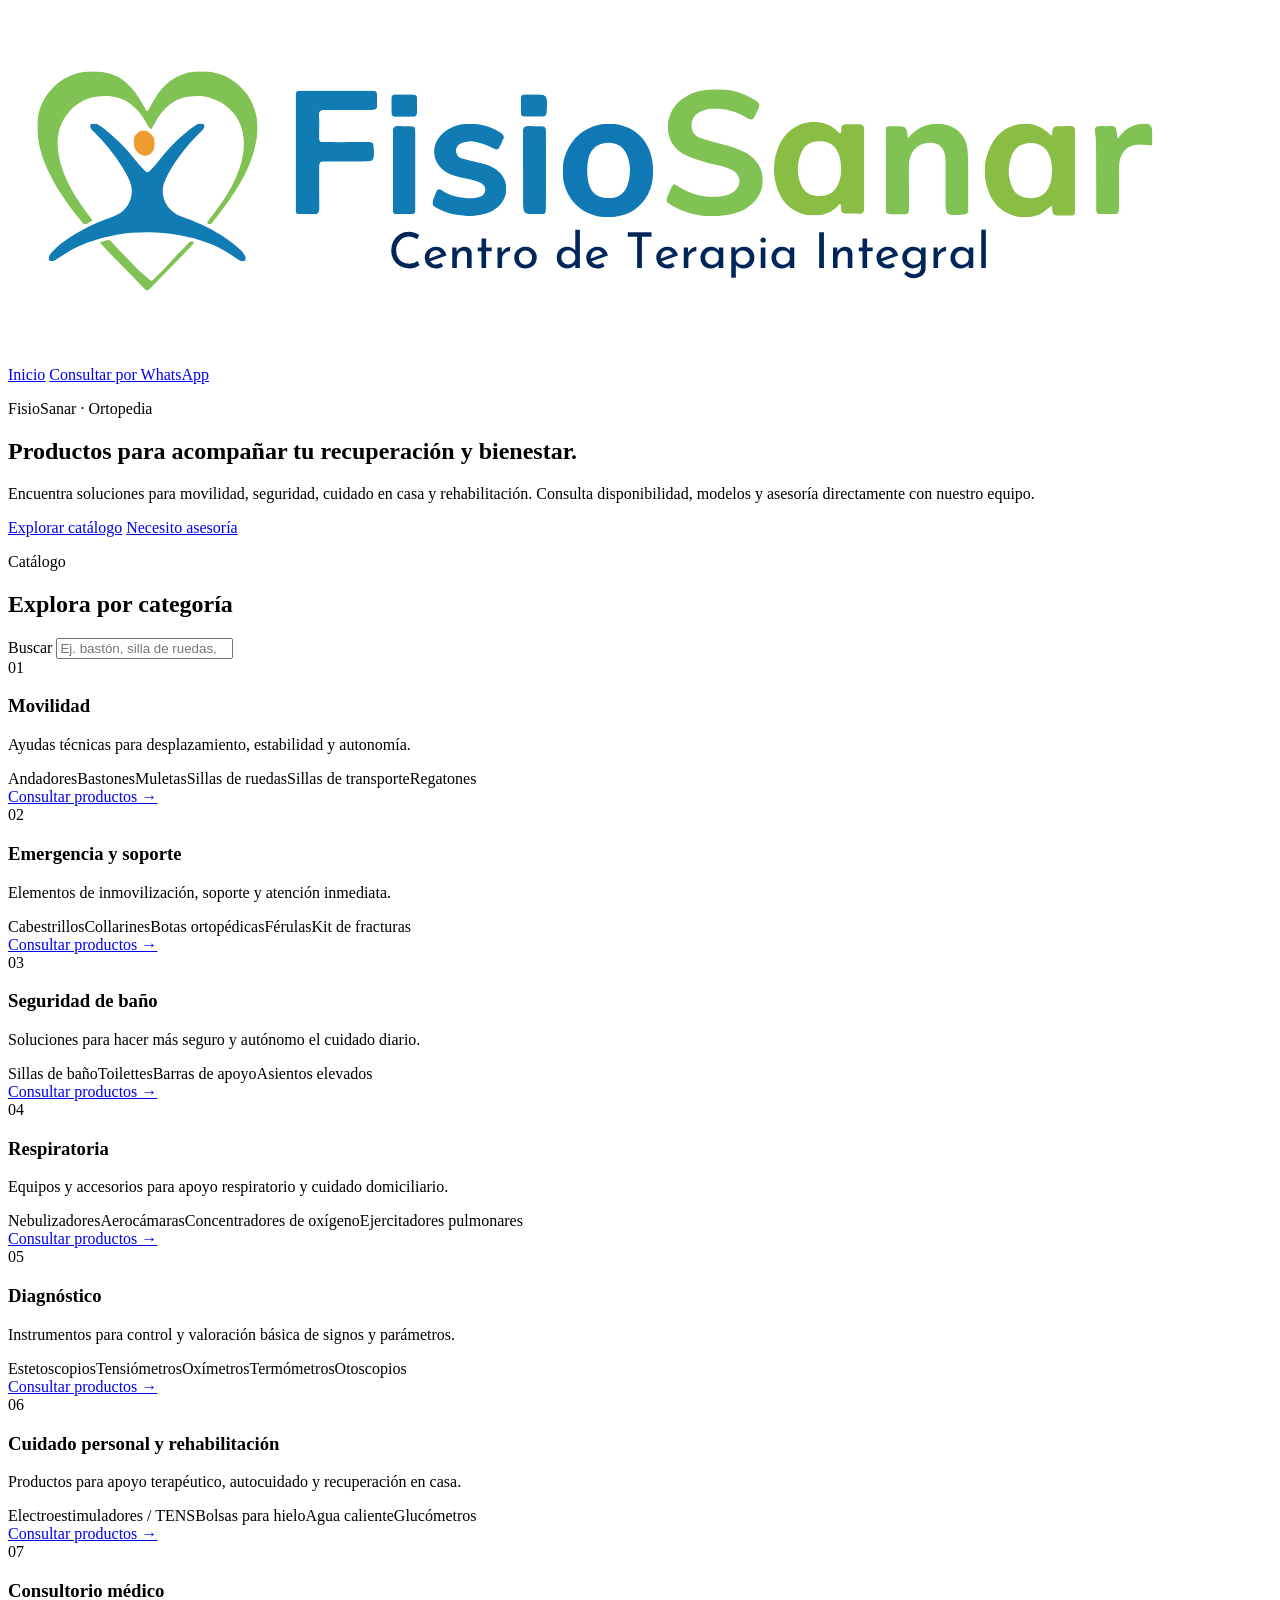
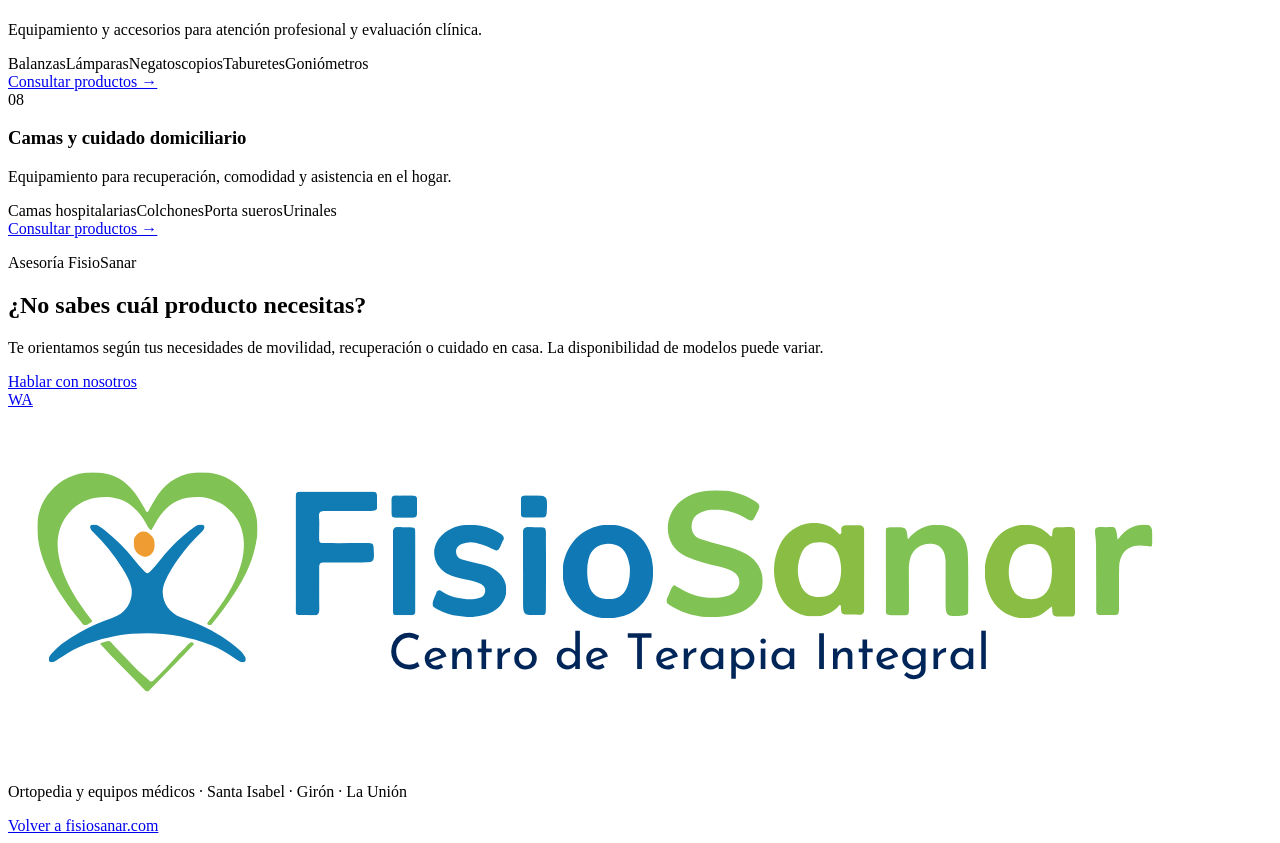
==== ortopedia/index.html @ e2ea8f36 "Crear catálogo inicial de ortopedia" ====
<!doctype html>
<html lang="es">
<head>
  <meta charset="UTF-8" />
  <meta name="viewport" content="width=device-width, initial-scale=1.0" />
  <title>Ortopedia y Equipos Médicos | FisioSanar</title>
  <meta name="description" content="Catálogo de ortopedia, movilidad, seguridad de baño, cuidado domiciliario y equipos médicos de FisioSanar. Consulta disponibilidad por WhatsApp." />
  <link rel="stylesheet" href="catalogo.css" />
</head>
<body>
  <header class="topbar">
    <a class="brand" href="../" aria-label="Volver a FisioSanar">
      <img src="../assets/logo.png" alt="FisioSanar" />
    </a>
    <nav>
      <a class="back" href="../">Inicio</a>
      <a class="whatsapp" href="https://wa.me/593961789498?text=Hola%20FisioSanar%2C%20deseo%20informaci%C3%B3n%20sobre%20productos%20ortop%C3%A9dicos" target="_blank" rel="noopener">Consultar por WhatsApp</a>
    </nav>
  </header>

  <main>
    <section class="hero">
      <p class="eyebrow">FisioSanar · Ortopedia</p>
      <h1>Productos para acompañar tu recuperación y bienestar.</h1>
      <p class="lead">Encuentra soluciones para movilidad, seguridad, cuidado en casa y rehabilitación. Consulta disponibilidad, modelos y asesoría directamente con nuestro equipo.</p>
      <div class="hero-actions">
        <a class="primary" href="#categorias">Explorar catálogo</a>
        <a class="secondary" href="https://wa.me/593961789498?text=Hola%20FisioSanar%2C%20necesito%20asesor%C3%ADa%20para%20elegir%20un%20producto" target="_blank" rel="noopener">Necesito asesoría</a>
      </div>
    </section>

    <section class="catalog" id="categorias">
      <div class="section-head">
        <div>
          <p class="eyebrow">Catálogo</p>
          <h2>Explora por categoría</h2>
        </div>
        <label class="search">
          <span>Buscar</span>
          <input id="catalogSearch" type="search" placeholder="Ej. bastón, silla de ruedas, tensiómetro…" autocomplete="off" />
        </label>
      </div>

      <div class="category-grid" id="categoryGrid">
        <article class="category-card" data-search="movilidad andadores bastones boyas antiescaras caminadores cojines sillas de ruedas muletas regatones transporte">
          <div class="number">01</div>
          <h3>Movilidad</h3>
          <p>Ayudas técnicas para desplazamiento, estabilidad y autonomía.</p>
          <div class="chips"><span>Andadores</span><span>Bastones</span><span>Muletas</span><span>Sillas de ruedas</span><span>Sillas de transporte</span><span>Regatones</span></div>
          <a href="https://wa.me/593961789498?text=Hola%20FisioSanar%2C%20deseo%20consultar%20productos%20de%20Movilidad" target="_blank" rel="noopener">Consultar productos →</a>
        </article>

        <article class="category-card" data-search="emergencia cabestrillos collarines cervicales botas ortopedicas ferulas kit fracturas camillas rcp resucitadores ambu torniquetes">
          <div class="number">02</div>
          <h3>Emergencia y soporte</h3>
          <p>Elementos de inmovilización, soporte y atención inmediata.</p>
          <div class="chips"><span>Cabestrillos</span><span>Collarines</span><span>Botas ortopédicas</span><span>Férulas</span><span>Kit de fracturas</span></div>
          <a href="https://wa.me/593961789498?text=Hola%20FisioSanar%2C%20deseo%20consultar%20productos%20de%20Emergencia%20y%20soporte" target="_blank" rel="noopener">Consultar productos →</a>
        </article>

        <article class="category-card" data-search="seguridad baño sillas baño toilettes inodoros barras apoyo asientos elevados inodoro">
          <div class="number">03</div>
          <h3>Seguridad de baño</h3>
          <p>Soluciones para hacer más seguro y autónomo el cuidado diario.</p>
          <div class="chips"><span>Sillas de baño</span><span>Toilettes</span><span>Barras de apoyo</span><span>Asientos elevados</span></div>
          <a href="https://wa.me/593961789498?text=Hola%20FisioSanar%2C%20deseo%20consultar%20productos%20de%20Seguridad%20de%20ba%C3%B1o" target="_blank" rel="noopener">Consultar productos →</a>
        </article>

        <article class="category-card" data-search="respiratoria oxigeno nebulizadores aerocamaras concentradores ejercitadores pulmonares">
          <div class="number">04</div>
          <h3>Respiratoria</h3>
          <p>Equipos y accesorios para apoyo respiratorio y cuidado domiciliario.</p>
          <div class="chips"><span>Nebulizadores</span><span>Aerocámaras</span><span>Concentradores de oxígeno</span><span>Ejercitadores pulmonares</span></div>
          <a href="https://wa.me/593961789498?text=Hola%20FisioSanar%2C%20deseo%20consultar%20productos%20de%20la%20l%C3%ADnea%20Respiratoria" target="_blank" rel="noopener">Consultar productos →</a>
        </article>

        <article class="category-card" data-search="diagnostico estetoscopios tensiometros digitales manuales oximetros pulso termometros otoscopios linternas">
          <div class="number">05</div>
          <h3>Diagnóstico</h3>
          <p>Instrumentos para control y valoración básica de signos y parámetros.</p>
          <div class="chips"><span>Estetoscopios</span><span>Tensiómetros</span><span>Oxímetros</span><span>Termómetros</span><span>Otoscopios</span></div>
          <a href="https://wa.me/593961789498?text=Hola%20FisioSanar%2C%20deseo%20consultar%20productos%20de%20Diagn%C3%B3stico" target="_blank" rel="noopener">Consultar productos →</a>
        </article>

        <article class="category-card" data-search="cuidado personal electroestimuladores tens bolsas hielo agua caliente glucometro higiene oral rehabilitacion">
          <div class="number">06</div>
          <h3>Cuidado personal y rehabilitación</h3>
          <p>Productos para apoyo terapéutico, autocuidado y recuperación en casa.</p>
          <div class="chips"><span>Electroestimuladores / TENS</span><span>Bolsas para hielo</span><span>Agua caliente</span><span>Glucómetros</span></div>
          <a href="https://wa.me/593961789498?text=Hola%20FisioSanar%2C%20deseo%20consultar%20productos%20de%20Cuidado%20personal%20y%20rehabilitaci%C3%B3n" target="_blank" rel="noopener">Consultar productos →</a>
        </article>

        <article class="category-card" data-search="consultorio medico balanzas tensiometros reloj lamparas examinacion negatoscopios taburetes goniometros plicometros">
          <div class="number">07</div>
          <h3>Consultorio médico</h3>
          <p>Equipamiento y accesorios para atención profesional y evaluación clínica.</p>
          <div class="chips"><span>Balanzas</span><span>Lámparas</span><span>Negatoscopios</span><span>Taburetes</span><span>Goniómetros</span></div>
          <a href="https://wa.me/593961789498?text=Hola%20FisioSanar%2C%20deseo%20consultar%20productos%20para%20Consultorio%20m%C3%A9dico" target="_blank" rel="noopener">Consultar productos →</a>
        </article>

        <article class="category-card" data-search="camas hospitalarias accesorios colchones porta sueros urinales bideles cuidado domiciliario">
          <div class="number">08</div>
          <h3>Camas y cuidado domiciliario</h3>
          <p>Equipamiento para recuperación, comodidad y asistencia en el hogar.</p>
          <div class="chips"><span>Camas hospitalarias</span><span>Colchones</span><span>Porta sueros</span><span>Urinales</span></div>
          <a href="https://wa.me/593961789498?text=Hola%20FisioSanar%2C%20deseo%20consultar%20productos%20de%20Camas%20y%20cuidado%20domiciliario" target="_blank" rel="noopener">Consultar productos →</a>
        </article>
      </div>

      <p class="empty" id="emptyState" hidden>No encontramos una categoría con ese término. Escríbenos por WhatsApp y te ayudamos a encontrar el producto que necesitas.</p>
    </section>

    <section class="notice">
      <div>
        <p class="eyebrow">Asesoría FisioSanar</p>
        <h2>¿No sabes cuál producto necesitas?</h2>
        <p>Te orientamos según tus necesidades de movilidad, recuperación o cuidado en casa. La disponibilidad de modelos puede variar.</p>
      </div>
      <a href="https://wa.me/593961789498?text=Hola%20FisioSanar%2C%20necesito%20asesor%C3%ADa%20para%20un%20producto%20ortop%C3%A9dico" target="_blank" rel="noopener">Hablar con nosotros</a>
    </section>
  </main>

  <a class="float" href="https://wa.me/593961789498?text=Hola%20FisioSanar%2C%20deseo%20informaci%C3%B3n%20sobre%20un%20producto" target="_blank" rel="noopener" aria-label="WhatsApp">WA</a>

  <footer>
    <img src="../assets/logo.png" alt="FisioSanar" />
    <p>Ortopedia y equipos médicos · Santa Isabel · Girón · La Unión</p>
    <a href="../">Volver a fisiosanar.com</a>
  </footer>

  <script src="catalogo.js"></script>
</body>
</html>
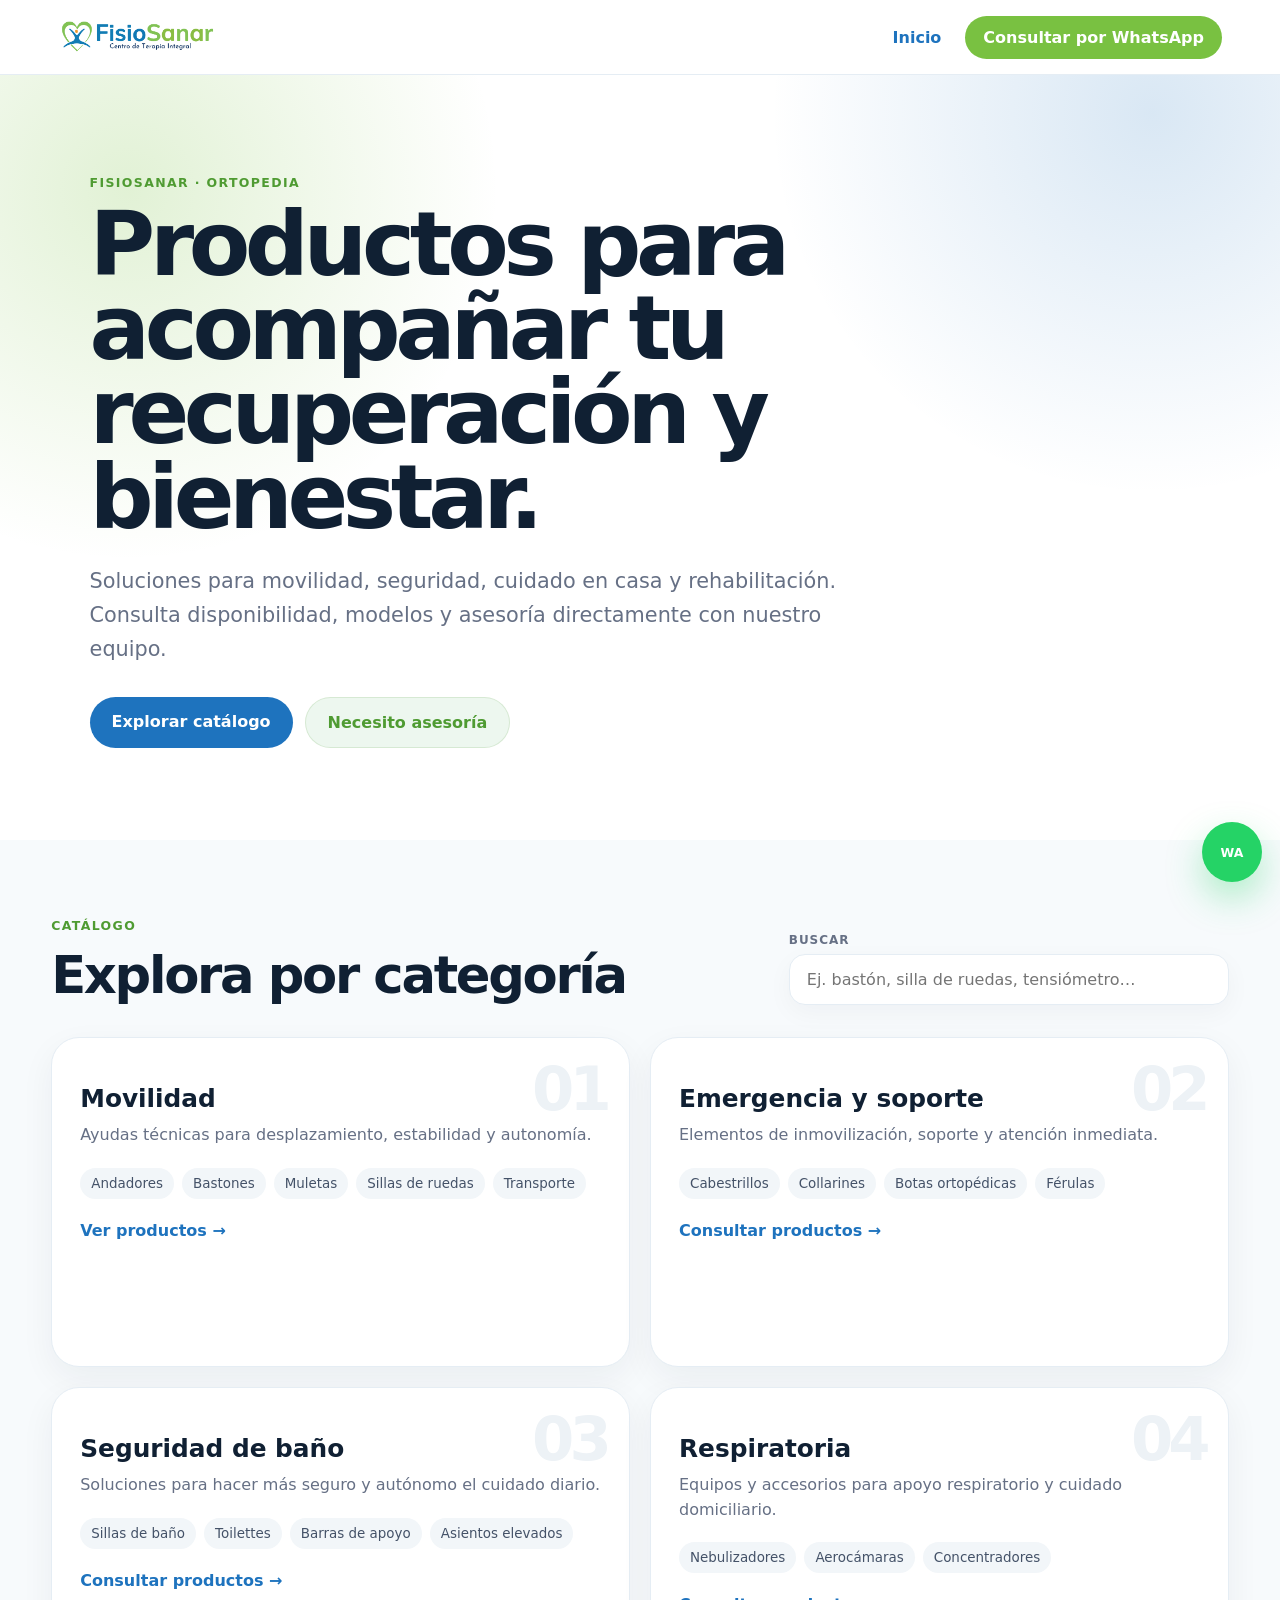
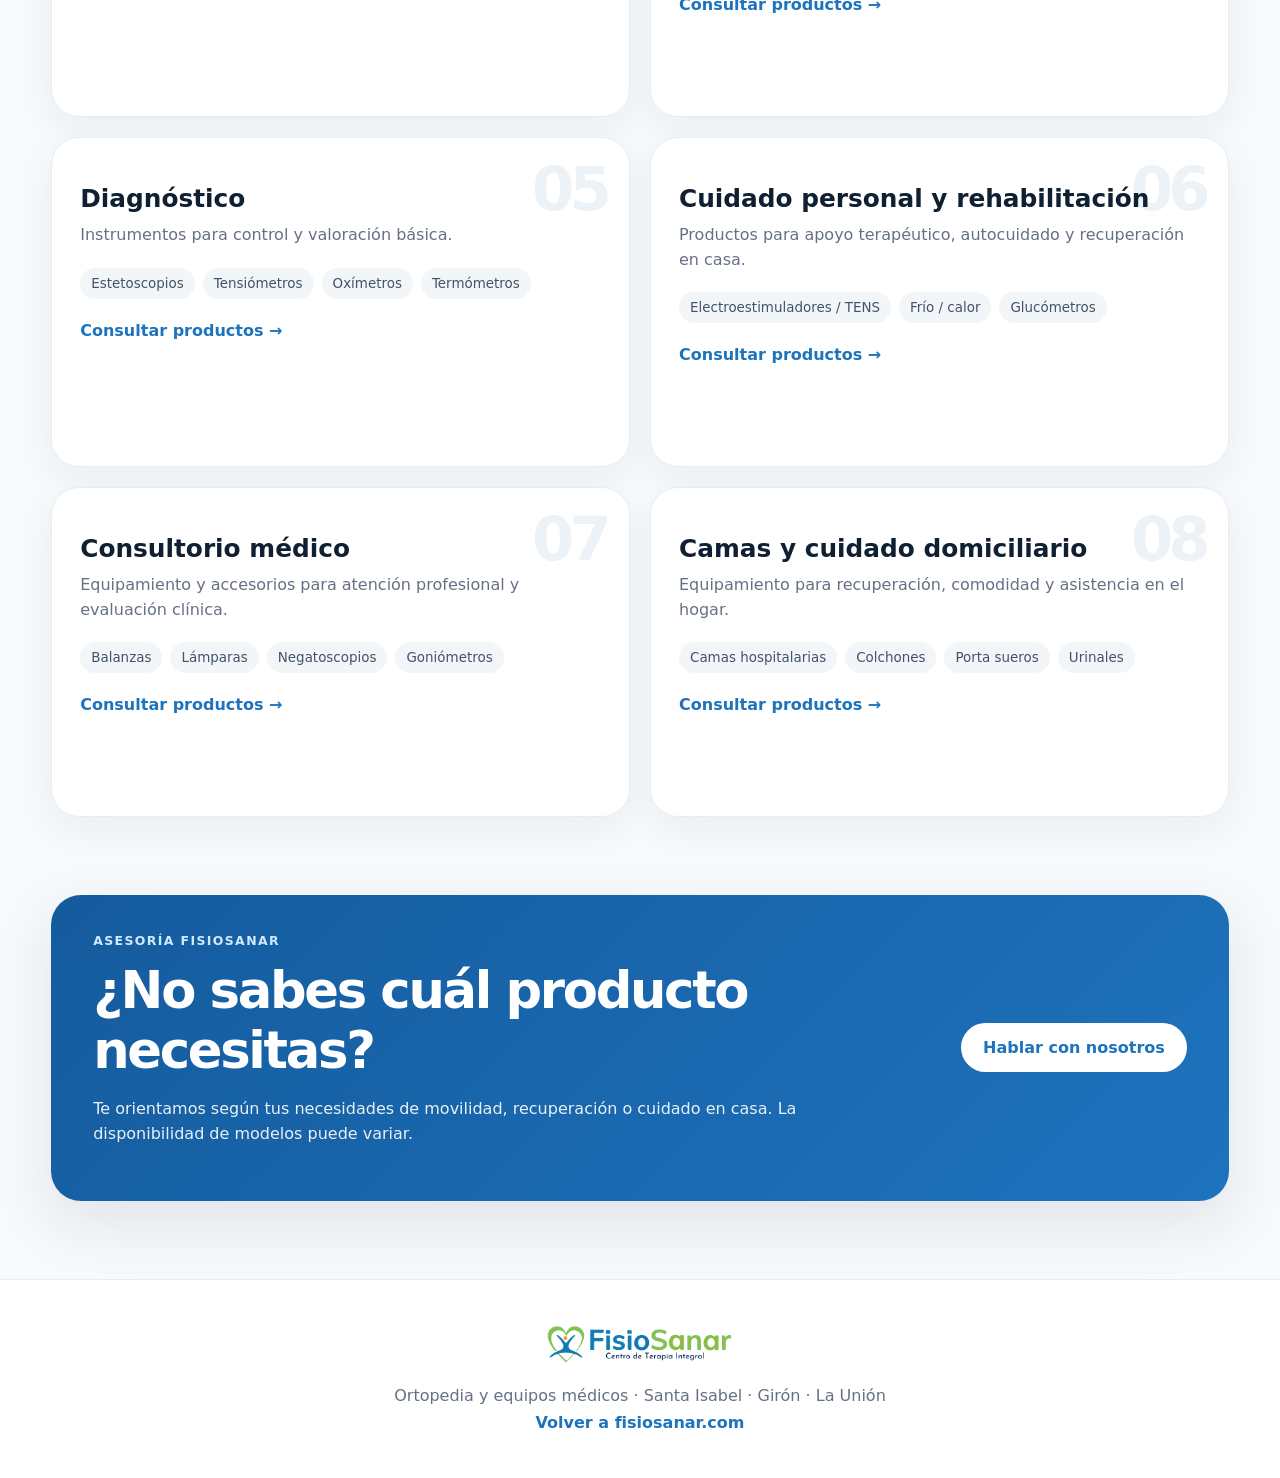
==== commit ca16be76: "Enlazar categoría Movilidad con catálogo de productos" ====
--- a/ortopedia/index.html
+++ b/ortopedia/index.html
@@ -1,133 +1,9 @@
-<!doctype html>
-<html lang="es">
-<head>
-  <meta charset="UTF-8" />
-  <meta name="viewport" content="width=device-width, initial-scale=1.0" />
-  <title>Ortopedia y Equipos Médicos | FisioSanar</title>
-  <meta name="description" content="Catálogo de ortopedia, movilidad, seguridad de baño, cuidado domiciliario y equipos médicos de FisioSanar. Consulta disponibilidad por WhatsApp." />
-  <link rel="stylesheet" href="catalogo.css" />
-</head>
-<body>
-  <header class="topbar">
-    <a class="brand" href="../" aria-label="Volver a FisioSanar">
-      <img src="../assets/logo.png" alt="FisioSanar" />
-    </a>
-    <nav>
-      <a class="back" href="../">Inicio</a>
-      <a class="whatsapp" href="https://wa.me/593961789498?text=Hola%20FisioSanar%2C%20deseo%20informaci%C3%B3n%20sobre%20productos%20ortop%C3%A9dicos" target="_blank" rel="noopener">Consultar por WhatsApp</a>
-    </nav>
-  </header>
-
-  <main>
-    <section class="hero">
-      <p class="eyebrow">FisioSanar · Ortopedia</p>
-      <h1>Productos para acompañar tu recuperación y bienestar.</h1>
-      <p class="lead">Encuentra soluciones para movilidad, seguridad, cuidado en casa y rehabilitación. Consulta disponibilidad, modelos y asesoría directamente con nuestro equipo.</p>
-      <div class="hero-actions">
-        <a class="primary" href="#categorias">Explorar catálogo</a>
-        <a class="secondary" href="https://wa.me/593961789498?text=Hola%20FisioSanar%2C%20necesito%20asesor%C3%ADa%20para%20elegir%20un%20producto" target="_blank" rel="noopener">Necesito asesoría</a>
-      </div>
-    </section>
-
-    <section class="catalog" id="categorias">
-      <div class="section-head">
-        <div>
-          <p class="eyebrow">Catálogo</p>
-          <h2>Explora por categoría</h2>
-        </div>
-        <label class="search">
-          <span>Buscar</span>
-          <input id="catalogSearch" type="search" placeholder="Ej. bastón, silla de ruedas, tensiómetro…" autocomplete="off" />
-        </label>
-      </div>
-
-      <div class="category-grid" id="categoryGrid">
-        <article class="category-card" data-search="movilidad andadores bastones boyas antiescaras caminadores cojines sillas de ruedas muletas regatones transporte">
-          <div class="number">01</div>
-          <h3>Movilidad</h3>
-          <p>Ayudas técnicas para desplazamiento, estabilidad y autonomía.</p>
-          <div class="chips"><span>Andadores</span><span>Bastones</span><span>Muletas</span><span>Sillas de ruedas</span><span>Sillas de transporte</span><span>Regatones</span></div>
-          <a href="https://wa.me/593961789498?text=Hola%20FisioSanar%2C%20deseo%20consultar%20productos%20de%20Movilidad" target="_blank" rel="noopener">Consultar productos →</a>
-        </article>
-
-        <article class="category-card" data-search="emergencia cabestrillos collarines cervicales botas ortopedicas ferulas kit fracturas camillas rcp resucitadores ambu torniquetes">
-          <div class="number">02</div>
-          <h3>Emergencia y soporte</h3>
-          <p>Elementos de inmovilización, soporte y atención inmediata.</p>
-          <div class="chips"><span>Cabestrillos</span><span>Collarines</span><span>Botas ortopédicas</span><span>Férulas</span><span>Kit de fracturas</span></div>
-          <a href="https://wa.me/593961789498?text=Hola%20FisioSanar%2C%20deseo%20consultar%20productos%20de%20Emergencia%20y%20soporte" target="_blank" rel="noopener">Consultar productos →</a>
-        </article>
-
-        <article class="category-card" data-search="seguridad baño sillas baño toilettes inodoros barras apoyo asientos elevados inodoro">
-          <div class="number">03</div>
-          <h3>Seguridad de baño</h3>
-          <p>Soluciones para hacer más seguro y autónomo el cuidado diario.</p>
-          <div class="chips"><span>Sillas de baño</span><span>Toilettes</span><span>Barras de apoyo</span><span>Asientos elevados</span></div>
-          <a href="https://wa.me/593961789498?text=Hola%20FisioSanar%2C%20deseo%20consultar%20productos%20de%20Seguridad%20de%20ba%C3%B1o" target="_blank" rel="noopener">Consultar productos →</a>
-        </article>
-
-        <article class="category-card" data-search="respiratoria oxigeno nebulizadores aerocamaras concentradores ejercitadores pulmonares">
-          <div class="number">04</div>
-          <h3>Respiratoria</h3>
-          <p>Equipos y accesorios para apoyo respiratorio y cuidado domiciliario.</p>
-          <div class="chips"><span>Nebulizadores</span><span>Aerocámaras</span><span>Concentradores de oxígeno</span><span>Ejercitadores pulmonares</span></div>
-          <a href="https://wa.me/593961789498?text=Hola%20FisioSanar%2C%20deseo%20consultar%20productos%20de%20la%20l%C3%ADnea%20Respiratoria" target="_blank" rel="noopener">Consultar productos →</a>
-        </article>
-
-        <article class="category-card" data-search="diagnostico estetoscopios tensiometros digitales manuales oximetros pulso termometros otoscopios linternas">
-          <div class="number">05</div>
-          <h3>Diagnóstico</h3>
-          <p>Instrumentos para control y valoración básica de signos y parámetros.</p>
-          <div class="chips"><span>Estetoscopios</span><span>Tensiómetros</span><span>Oxímetros</span><span>Termómetros</span><span>Otoscopios</span></div>
-          <a href="https://wa.me/593961789498?text=Hola%20FisioSanar%2C%20deseo%20consultar%20productos%20de%20Diagn%C3%B3stico" target="_blank" rel="noopener">Consultar productos →</a>
-        </article>
-
-        <article class="category-card" data-search="cuidado personal electroestimuladores tens bolsas hielo agua caliente glucometro higiene oral rehabilitacion">
-          <div class="number">06</div>
-          <h3>Cuidado personal y rehabilitación</h3>
-          <p>Productos para apoyo terapéutico, autocuidado y recuperación en casa.</p>
-          <div class="chips"><span>Electroestimuladores / TENS</span><span>Bolsas para hielo</span><span>Agua caliente</span><span>Glucómetros</span></div>
-          <a href="https://wa.me/593961789498?text=Hola%20FisioSanar%2C%20deseo%20consultar%20productos%20de%20Cuidado%20personal%20y%20rehabilitaci%C3%B3n" target="_blank" rel="noopener">Consultar productos →</a>
-        </article>
-
-        <article class="category-card" data-search="consultorio medico balanzas tensiometros reloj lamparas examinacion negatoscopios taburetes goniometros plicometros">
-          <div class="number">07</div>
-          <h3>Consultorio médico</h3>
-          <p>Equipamiento y accesorios para atención profesional y evaluación clínica.</p>
-          <div class="chips"><span>Balanzas</span><span>Lámparas</span><span>Negatoscopios</span><span>Taburetes</span><span>Goniómetros</span></div>
-          <a href="https://wa.me/593961789498?text=Hola%20FisioSanar%2C%20deseo%20consultar%20productos%20para%20Consultorio%20m%C3%A9dico" target="_blank" rel="noopener">Consultar productos →</a>
-        </article>
-
-        <article class="category-card" data-search="camas hospitalarias accesorios colchones porta sueros urinales bideles cuidado domiciliario">
-          <div class="number">08</div>
-          <h3>Camas y cuidado domiciliario</h3>
-          <p>Equipamiento para recuperación, comodidad y asistencia en el hogar.</p>
-          <div class="chips"><span>Camas hospitalarias</span><span>Colchones</span><span>Porta sueros</span><span>Urinales</span></div>
-          <a href="https://wa.me/593961789498?text=Hola%20FisioSanar%2C%20deseo%20consultar%20productos%20de%20Camas%20y%20cuidado%20domiciliario" target="_blank" rel="noopener">Consultar productos →</a>
-        </article>
-      </div>
-
-      <p class="empty" id="emptyState" hidden>No encontramos una categoría con ese término. Escríbenos por WhatsApp y te ayudamos a encontrar el producto que necesitas.</p>
-    </section>
-
-    <section class="notice">
-      <div>
-        <p class="eyebrow">Asesoría FisioSanar</p>
-        <h2>¿No sabes cuál producto necesitas?</h2>
-        <p>Te orientamos según tus necesidades de movilidad, recuperación o cuidado en casa. La disponibilidad de modelos puede variar.</p>
-      </div>
-      <a href="https://wa.me/593961789498?text=Hola%20FisioSanar%2C%20necesito%20asesor%C3%ADa%20para%20un%20producto%20ortop%C3%A9dico" target="_blank" rel="noopener">Hablar con nosotros</a>
-    </section>
-  </main>
-
-  <a class="float" href="https://wa.me/593961789498?text=Hola%20FisioSanar%2C%20deseo%20informaci%C3%B3n%20sobre%20un%20producto" target="_blank" rel="noopener" aria-label="WhatsApp">WA</a>
-
-  <footer>
-    <img src="../assets/logo.png" alt="FisioSanar" />
-    <p>Ortopedia y equipos médicos · Santa Isabel · Girón · La Unión</p>
-    <a href="../">Volver a fisiosanar.com</a>
-  </footer>
-
-  <script src="catalogo.js"></script>
-</body>
-</html>
+<!doctype html><html lang="es"><head><meta charset="UTF-8"><meta name="viewport" content="width=device-width,initial-scale=1"><title>Ortopedia y Equipos Médicos | FisioSanar</title><meta name="description" content="Catálogo de ortopedia, movilidad, seguridad de baño, cuidado domiciliario y equipos médicos de FisioSanar. Consulta disponibilidad por WhatsApp."><link rel="stylesheet" href="catalogo.css"></head><body><header class="topbar"><a class="brand" href="../"><img src="../assets/logo.png" alt="FisioSanar"></a><nav><a class="back" href="../">Inicio</a><a class="whatsapp" href="https://wa.me/593961789498?text=Hola%20FisioSanar%2C%20deseo%20informaci%C3%B3n%20sobre%20productos%20ortop%C3%A9dicos" target="_blank">Consultar por WhatsApp</a></nav></header><main><section class="hero"><p class="eyebrow">FisioSanar · Ortopedia</p><h1>Productos para acompañar tu recuperación y bienestar.</h1><p class="lead">Soluciones para movilidad, seguridad, cuidado en casa y rehabilitación. Consulta disponibilidad, modelos y asesoría directamente con nuestro equipo.</p><div class="hero-actions"><a class="primary" href="#categorias">Explorar catálogo</a><a class="secondary" href="https://wa.me/593961789498?text=Hola%20FisioSanar%2C%20necesito%20asesor%C3%ADa%20para%20elegir%20un%20producto" target="_blank">Necesito asesoría</a></div></section><section class="catalog" id="categorias"><div class="section-head"><div><p class="eyebrow">Catálogo</p><h2>Explora por categoría</h2></div><label class="search"><span>Buscar</span><input id="catalogSearch" type="search" placeholder="Ej. bastón, silla de ruedas, tensiómetro…"></label></div><div class="category-grid" id="categoryGrid">
+<article class="category-card" data-search="movilidad andadores bastones sillas ruedas muletas transporte"><div class="number">01</div><h3>Movilidad</h3><p>Ayudas técnicas para desplazamiento, estabilidad y autonomía.</p><div class="chips"><span>Andadores</span><span>Bastones</span><span>Muletas</span><span>Sillas de ruedas</span><span>Transporte</span></div><a href="movilidad.html">Ver productos →</a></article>
+<article class="category-card" data-search="emergencia cabestrillos collarines botas ortopedicas ferulas"><div class="number">02</div><h3>Emergencia y soporte</h3><p>Elementos de inmovilización, soporte y atención inmediata.</p><div class="chips"><span>Cabestrillos</span><span>Collarines</span><span>Botas ortopédicas</span><span>Férulas</span></div><a href="https://wa.me/593961789498?text=Hola%20FisioSanar%2C%20deseo%20consultar%20productos%20de%20Emergencia%20y%20soporte" target="_blank">Consultar productos →</a></article>
+<article class="category-card" data-search="seguridad baño sillas toilettes barras apoyo asientos elevados"><div class="number">03</div><h3>Seguridad de baño</h3><p>Soluciones para hacer más seguro y autónomo el cuidado diario.</p><div class="chips"><span>Sillas de baño</span><span>Toilettes</span><span>Barras de apoyo</span><span>Asientos elevados</span></div><a href="https://wa.me/593961789498?text=Hola%20FisioSanar%2C%20deseo%20consultar%20productos%20de%20Seguridad%20de%20ba%C3%B1o" target="_blank">Consultar productos →</a></article>
+<article class="category-card" data-search="respiratoria oxigeno nebulizadores aerocamaras concentradores"><div class="number">04</div><h3>Respiratoria</h3><p>Equipos y accesorios para apoyo respiratorio y cuidado domiciliario.</p><div class="chips"><span>Nebulizadores</span><span>Aerocámaras</span><span>Concentradores</span></div><a href="https://wa.me/593961789498?text=Hola%20FisioSanar%2C%20deseo%20consultar%20productos%20Respiratorios" target="_blank">Consultar productos →</a></article>
+<article class="category-card" data-search="diagnostico estetoscopios tensiometros oximetros termometros"><div class="number">05</div><h3>Diagnóstico</h3><p>Instrumentos para control y valoración básica.</p><div class="chips"><span>Estetoscopios</span><span>Tensiómetros</span><span>Oxímetros</span><span>Termómetros</span></div><a href="https://wa.me/593961789498?text=Hola%20FisioSanar%2C%20deseo%20consultar%20productos%20de%20Diagn%C3%B3stico" target="_blank">Consultar productos →</a></article>
+<article class="category-card" data-search="cuidado personal rehabilitacion tens hielo agua caliente glucometro"><div class="number">06</div><h3>Cuidado personal y rehabilitación</h3><p>Productos para apoyo terapéutico, autocuidado y recuperación en casa.</p><div class="chips"><span>Electroestimuladores / TENS</span><span>Frío / calor</span><span>Glucómetros</span></div><a href="https://wa.me/593961789498?text=Hola%20FisioSanar%2C%20deseo%20consultar%20productos%20de%20rehabilitaci%C3%B3n" target="_blank">Consultar productos →</a></article>
+<article class="category-card" data-search="consultorio medico balanzas lamparas negatoscopios goniometros"><div class="number">07</div><h3>Consultorio médico</h3><p>Equipamiento y accesorios para atención profesional y evaluación clínica.</p><div class="chips"><span>Balanzas</span><span>Lámparas</span><span>Negatoscopios</span><span>Goniómetros</span></div><a href="https://wa.me/593961789498?text=Hola%20FisioSanar%2C%20deseo%20consultar%20productos%20para%20Consultorio%20m%C3%A9dico" target="_blank">Consultar productos →</a></article>
+<article class="category-card" data-search="camas hospitalarias colchones porta sueros urinales cuidado domiciliario"><div class="number">08</div><h3>Camas y cuidado domiciliario</h3><p>Equipamiento para recuperación, comodidad y asistencia en el hogar.</p><div class="chips"><span>Camas hospitalarias</span><span>Colchones</span><span>Porta sueros</span><span>Urinales</span></div><a href="https://wa.me/593961789498?text=Hola%20FisioSanar%2C%20deseo%20consultar%20productos%20de%20cuidado%20domiciliario" target="_blank">Consultar productos →</a></article></div><p class="empty" id="emptyState" hidden>No encontramos una categoría con ese término. Escríbenos por WhatsApp y te ayudamos.</p></section><section class="notice"><div><p class="eyebrow">Asesoría FisioSanar</p><h2>¿No sabes cuál producto necesitas?</h2><p>Te orientamos según tus necesidades de movilidad, recuperación o cuidado en casa. La disponibilidad de modelos puede variar.</p></div><a href="https://wa.me/593961789498?text=Hola%20FisioSanar%2C%20necesito%20asesor%C3%ADa%20para%20un%20producto%20ortop%C3%A9dico" target="_blank">Hablar con nosotros</a></section></main><a class="float" href="https://wa.me/593961789498?text=Hola%20FisioSanar%2C%20deseo%20informaci%C3%B3n%20sobre%20un%20producto" target="_blank">WA</a><footer><img src="../assets/logo.png" alt="FisioSanar"><p>Ortopedia y equipos médicos · Santa Isabel · Girón · La Unión</p><a href="../">Volver a fisiosanar.com</a></footer><script src="catalogo.js"></script></body></html>
--- a/ortopedia/catalogo.css
+++ b/ortopedia/catalogo.css
@@ -0,0 +1 @@
+:root{--green:#79c141;--green-dark:#4f9b32;--blue:#1e73be;--dark:#102033;--muted:#667085;--bg:#f7fafc;--line:#e5edf4;--white:#fff;--shadow:0 22px 60px rgba(16,32,51,.10)}*{box-sizing:border-box}html{scroll-behavior:smooth}body{margin:0;font-family:Inter,system-ui,-apple-system,Segoe UI,Roboto,Arial,sans-serif;color:var(--dark);background:var(--bg)}a{color:inherit}.topbar{position:sticky;top:0;z-index:30;display:flex;align-items:center;justify-content:space-between;gap:24px;padding:13px min(5vw,58px);background:rgba(255,255,255,.92);backdrop-filter:blur(14px);border-bottom:1px solid var(--line)}.brand img{display:block;height:48px;width:auto}.topbar nav{display:flex;align-items:center;gap:12px}.topbar nav a{text-decoration:none;font-weight:800}.back{color:var(--blue);padding:10px 12px}.whatsapp{background:var(--green);color:#fff;padding:12px 18px;border-radius:999px}.hero{padding:100px min(7vw,90px) 92px;background:radial-gradient(circle at 10% 15%,rgba(121,193,65,.22),transparent 28%),radial-gradient(circle at 90% 5%,rgba(30,115,190,.17),transparent 28%),#fff}.hero>*{max-width:920px}.product-hero{padding-bottom:70px}.eyebrow{margin:0 0 12px;color:var(--green-dark);font-size:.78rem;font-weight:900;letter-spacing:.11em;text-transform:uppercase}.hero h1{font-size:clamp(2.8rem,7vw,6.3rem);line-height:.94;letter-spacing:-.06em;margin:0 0 25px}.lead{max-width:760px;color:var(--muted);font-size:clamp(1.08rem,2vw,1.3rem);line-height:1.65;margin:0 0 30px}.hero-actions{display:flex;gap:12px;flex-wrap:wrap}.hero-actions a,.notice>a{display:inline-flex;text-decoration:none;font-weight:900;border-radius:999px;padding:15px 22px}.primary{background:var(--blue);color:#fff}.secondary{background:#edf7ef;color:var(--green-dark);border:1px solid rgba(79,155,50,.15)}.catalog{width:min(1180px,92%);margin:auto;padding:78px 0}.section-head{display:flex;align-items:end;justify-content:space-between;gap:28px;margin-bottom:32px}.section-head h2,.notice h2{font-size:clamp(2rem,4vw,3.6rem);letter-spacing:-.045em;margin:0}.search{width:min(440px,100%);display:block}.search span{display:block;font-size:.75rem;font-weight:900;text-transform:uppercase;letter-spacing:.08em;color:var(--muted);margin:0 0 7px}.search input{width:100%;border:1px solid var(--line);border-radius:16px;padding:15px 17px;background:#fff;font:inherit;outline:none;box-shadow:0 8px 26px rgba(16,32,51,.04)}.search input:focus{border-color:rgba(30,115,190,.55);box-shadow:0 0 0 4px rgba(30,115,190,.08)}.category-grid,.product-grid{display:grid;grid-template-columns:repeat(2,1fr);gap:20px}.category-card,.product-card{position:relative;overflow:hidden;background:#fff;border:1px solid var(--line);border-radius:28px;box-shadow:0 12px 34px rgba(16,32,51,.055);transition:.2s ease}.category-card{padding:28px;min-height:330px}.category-card:hover,.product-card:hover{transform:translateY(-4px);box-shadow:var(--shadow)}.number{position:absolute;right:22px;top:16px;font-size:3.8rem;font-weight:900;letter-spacing:-.08em;color:#edf2f6}.category-card h3{position:relative;font-size:1.55rem;margin:18px 0 10px}.category-card p{position:relative;color:var(--muted);line-height:1.55;margin:0 0 20px;max-width:520px}.chips{display:flex;flex-wrap:wrap;gap:8px;margin-bottom:22px}.chips span{font-size:.84rem;padding:8px 11px;border-radius:999px;background:#f2f6f9;color:#445268}.category-card>a{display:inline-flex;margin-top:auto;color:var(--blue);font-weight:900;text-decoration:none}.product-card{display:grid;grid-template-columns:155px 1fr;min-height:245px}.product-media{display:grid;place-items:center;text-align:center;padding:20px;background:linear-gradient(145deg,#edf7ef,#eef7ff);border-right:1px solid var(--line)}.product-media span{font-size:.72rem;font-weight:900;letter-spacing:.12em;color:var(--blue)}.product-copy{padding:25px}.product-type{margin:0 0 8px!important;color:var(--green-dark)!important;text-transform:uppercase;font-size:.72rem;font-weight:900;letter-spacing:.08em}.product-copy h3{font-size:1.25rem;margin:0 0 10px}.product-copy>p{color:var(--muted);line-height:1.55;margin:0 0 18px}.product-copy>a{color:var(--blue);font-weight:900;text-decoration:none}.catalog-note{margin:28px 0 0;color:var(--muted);font-size:.9rem;line-height:1.6}.empty{text-align:center;background:#fff;border:1px dashed var(--line);padding:26px;border-radius:20px;color:var(--muted)}.notice{width:min(1180px,92%);margin:0 auto 78px;padding:38px 42px;border-radius:30px;background:linear-gradient(135deg,#155b9d,var(--blue));color:#fff;display:flex;align-items:center;justify-content:space-between;gap:32px;box-shadow:var(--shadow)}.notice .eyebrow{color:#cfe9ff}.notice p:last-child{max-width:720px;line-height:1.6;opacity:.9}.notice>a{background:#fff;color:var(--blue);white-space:nowrap}.float{position:fixed;right:18px;bottom:18px;width:60px;height:60px;border-radius:50%;display:grid;place-items:center;background:#25d366;color:#fff;text-decoration:none;font-weight:900;font-size:.78rem;box-shadow:0 16px 36px rgba(37,211,102,.35);z-index:40}footer{text-align:center;background:#fff;border-top:1px solid var(--line);padding:36px 20px 46px;color:var(--muted)}footer img{height:58px;width:auto}footer p{margin:8px 0}footer a{color:var(--blue);font-weight:800;text-decoration:none}@media(max-width:760px){.topbar{padding:10px 14px}.brand img{height:40px}.back{display:none}.whatsapp{font-size:.85rem;padding:10px 13px}.hero{padding:62px 20px 58px}.section-head{align-items:stretch;flex-direction:column}.category-grid,.product-grid{grid-template-columns:1fr}.catalog{padding:55px 0}.category-card{min-height:auto;padding:24px}.product-card{grid-template-columns:1fr}.product-media{min-height:115px;border-right:0;border-bottom:1px solid var(--line)}.notice{padding:30px 24px;flex-direction:column;align-items:flex-start}.notice>a{width:100%;justify-content:center}.hero-actions a{width:100%;justify-content:center}}
